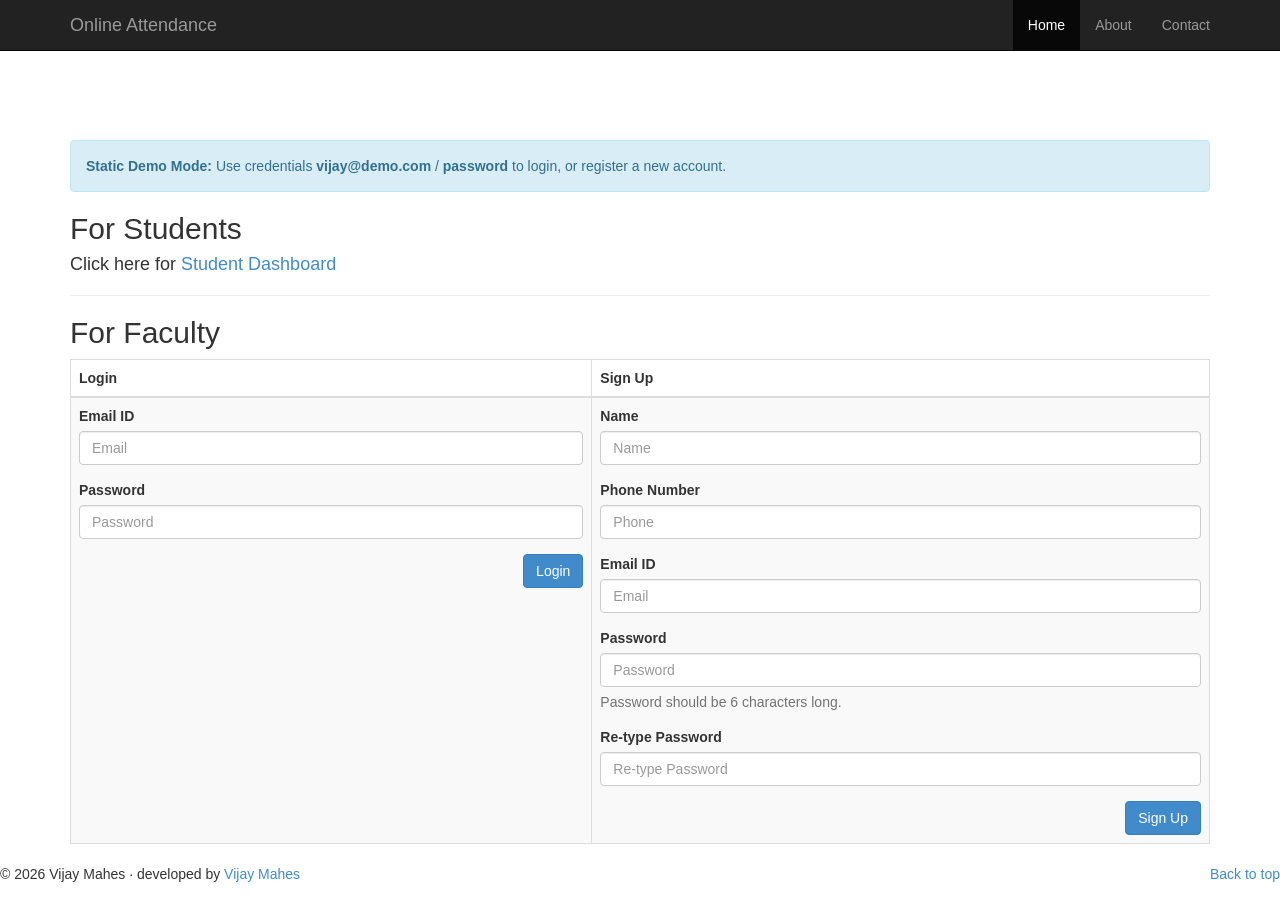
==== index.html @ 07ff9515 "Convert pages to static HTML/JS for GitHub Pages support and structure files at root" ====
<!DOCTYPE html>
<html>
 <head>
  <link rel="stylesheet" href="css/style.css"/>
  <title>Student Attendance - Preview Demo</title>
  <link rel="stylesheet" href="css/bootstrap.min.css">
  <link rel="stylesheet" href="css/bootstrap-theme.min.css">
  <script src="js/jquery.min.js"></script>
  <script src="js/static-demo.js"></script>
  <script src="js/bootstrap.min.js"></script>
  <script src="js/login.js"></script>
   <!-- Custom styles for this template -->
    <link href="navbar-fixed-top.css" rel="stylesheet">
 </head>
 <body>
 
    <!-- Fixed navbar -->
    <nav class="navbar navbar-inverse navbar-fixed-top">
      <div class="container">
        <div class="navbar-header">
          <button type="button" class="navbar-toggle collapsed" data-toggle="collapse" data-target="#navbar" aria-expanded="false" aria-controls="navbar">
            <span class="sr-only">Toggle navigation</span>
            <span class="icon-bar"></span>
            <span class="icon-bar"></span>
            <span class="icon-bar"></span>
          </button>
          <a class="navbar-brand" href="index.html">Online Attendance</a>
        </div>
        <div id="navbar" class="navbar-collapse collapse">
          <ul class="nav navbar-nav navbar-right">
            <li class="active"><a href="#">Home</a></li>
            <li><a href="#about">About</a></li>
            <li><a href="#contact">Contact</a></li>
          </ul>
        </div><!--/.nav-collapse -->
      </div>
    </nav>
  <div class="container" style="margin-top: 70px;">
    <div class="alert alert-info">
      <strong>Static Demo Mode:</strong> Use credentials <strong>vijay@demo.com</strong> / <strong>password</strong> to login, or register a new account.
    </div>
    <h2>For Students</h2>
    <h4>Click here for <a href="student.html">Student Dashboard</a></h4>
    <hr>
    <h2>For Faculty</h2>
    <div class="alert alert-warning hidden">
      <span></span>
      <button type="button" class="close" onclick="$('.alert').addClass('hidden');">&times;</button>
    </div>
    <table class="table table-bordered table-striped">
      <thead>
        <tr>
          <th>Login</th>
          <th>Sign Up</th>
        </tr>
      </thead>
      <tbody>
        <tr>
          <td>
            <form id="login">
              <div class="form-group">
                <label>Email ID</label>
                <input class="form-control" placeholder="Email" type="email" name="email">
              </div>
              <div class="form-group">
                <label>Password</label>
                <input class="form-control" placeholder="Password" type="password" name="password">
              </div>
              <button class="btn btn-primary pull-right">Login</button>
            </form>
          </td>
          <td>
            <form id="signup">
              <div class="form-group">
                <label>Name</label>
                <input class="form-control" placeholder="Name" type="text" name="name">
              </div>
              <div class="form-group">
                <label>Phone Number</label>
                <input class="form-control" placeholder="Phone" type="text" name="phone">
              </div>
              <div class="form-group">
                <label>Email ID</label>
                <input class="form-control" placeholder="Email" type="email" name="email">
              </div>
              <div class="form-group">
                <label>Password</label>
                <input class="form-control" placeholder="Password" type="password" name="password">
                <span class="help-block">Password should be 6 characters long.</span>
              </div>
              <div class="form-group">
                <label>Re-type Password</label>
                <input class="form-control" placeholder="Re-type Password" type="password" name="password2">
              </div>
              <button class="btn btn-primary pull-right">Sign Up</button>
            </form>
          </td>
        </tr>
      </tbody>
    </table>
  </div>
     <!-- FOOTER -->
      <footer>
        <p class="pull-right"><a href="#">Back to top</a></p>
        <p>&copy; 2026 Vijay Mahes &middot; developed by <a href="https://github.com/vijaymahes9080">Vijay Mahes</a></p>
      </footer>

    </div><!-- /.container -->

 </body>
</html>
---- css/style.css ----
#header{padding: 0px 10px 10px 10px;box-shadow: 0px -5px 19px 10px lightblue;background: rgba(111, 24, 24, 1);color: white;margin-bottom: 50px;}#pie,#chart {display:inline-block;}#chart {width:65%;margin:10px;}#sub-menu{margin-top:-50px;}.class{border:1px solid grey; border-radius:5px; text-align:center;width:150px;margin:10px;padding:10px;float:left;cursor:pointer;position:relative;}.class:hover{box-shadow:0px 0px 10px black;} 
.class:hover .delete-class-warning{display:block !important;position:absolute;top:-15px;right:-15px;border-radius:50%;} .no-decoration{text-decoration:none !important;}#addClass{font-size: 80px;padding: 10px;}.modal-content{text-align:center;padding-bottom:20px;}
.modal-content li{margin:5px;}.modal-content input,.modal-content select{margin:20px;width:92%;}.student-record{float:left;border:1px solid grey;margin:2px;padding:4px;width:175px;text-align:center;}#studentRecords{margin:10px;}.delete-class-warning{display:none !important;}.classes{cursor:pointer;margin:10px;font-size:20px;}.classes .list p{border:1px solid lightgrey;display:inline-block;margin:10px;padding:10px;font-size:14px !important;font-weight: 100 !important;}dd{margin:5px;}
---- navbar-fixed-top.css ----
/* Custom styles for fixed navbar */
body {
  padding-top: 70px;
}
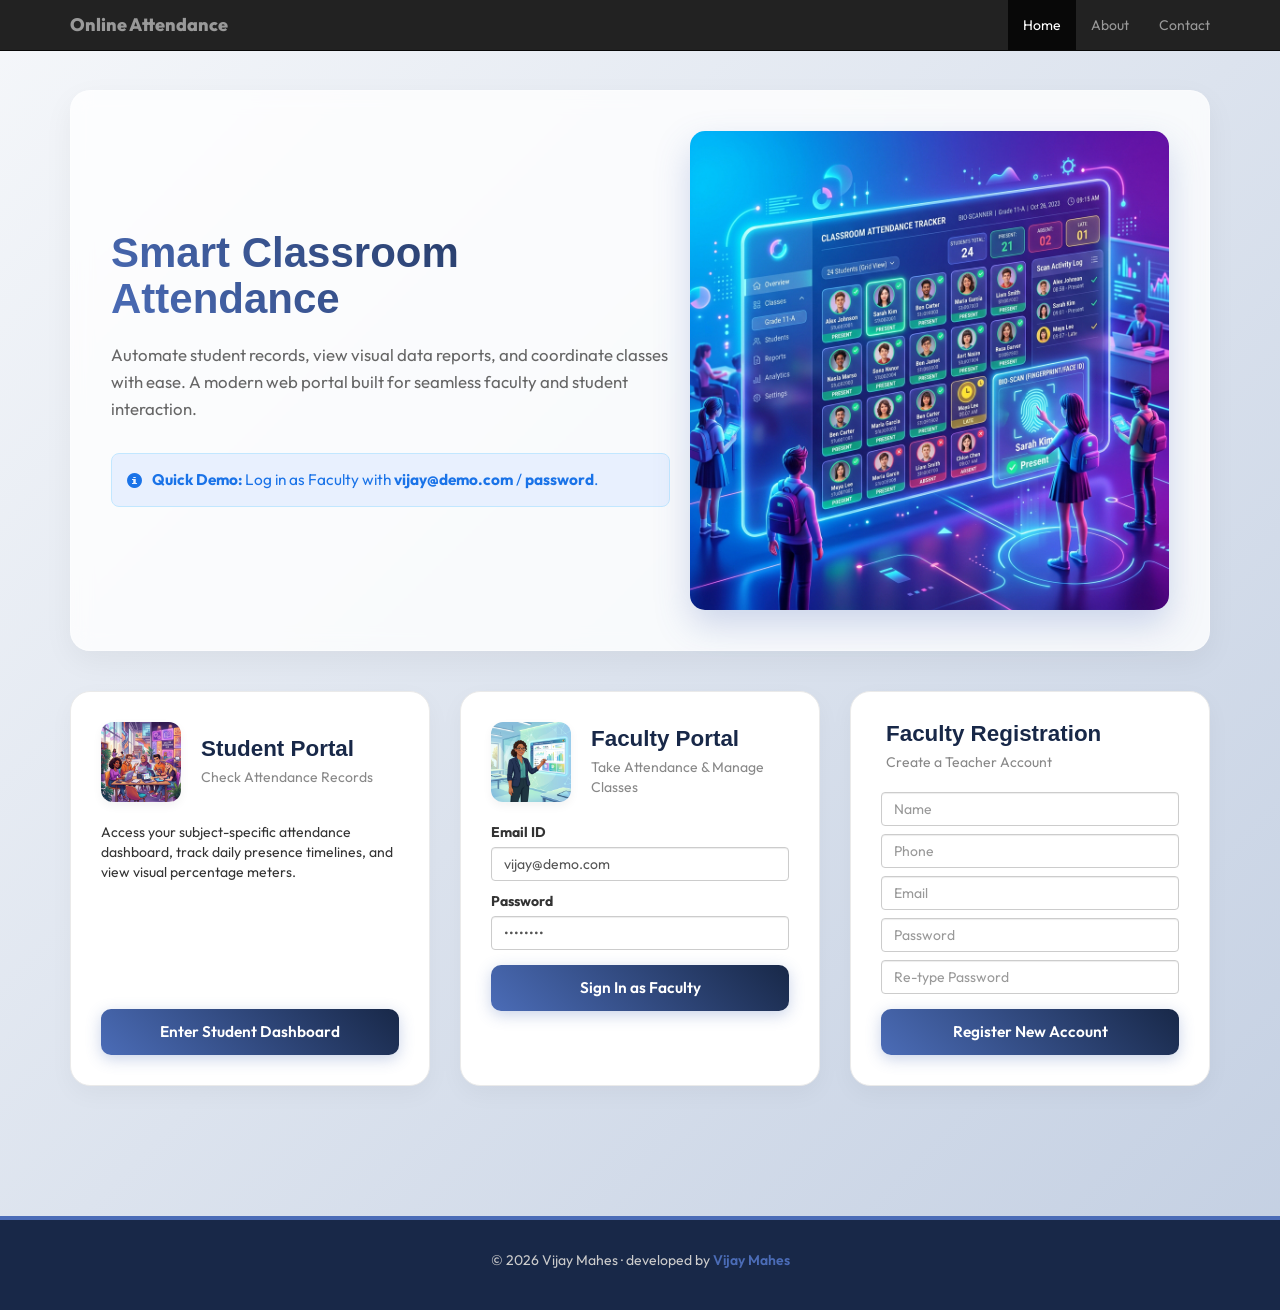
==== commit 93a0d57c: "Integrate generated illustrative images and update landing page design" ====
--- a/index.html
+++ b/index.html
@@ -1,16 +1,165 @@
 <!DOCTYPE html>
 <html>
  <head>
+  <meta charset="utf-8">
+  <meta name="viewport" content="width=device-width, initial-scale=1">
   <link rel="stylesheet" href="css/style.css"/>
   <title>Student Attendance - Preview Demo</title>
   <link rel="stylesheet" href="css/bootstrap.min.css">
   <link rel="stylesheet" href="css/bootstrap-theme.min.css">
+  <link href="https://fonts.googleapis.com/css2?family=Outfit:wght@300;400;600;800&display=swap" rel="stylesheet">
   <script src="js/jquery.min.js"></script>
   <script src="js/static-demo.js"></script>
   <script src="js/bootstrap.min.js"></script>
   <script src="js/login.js"></script>
-   <!-- Custom styles for this template -->
-    <link href="navbar-fixed-top.css" rel="stylesheet">
+  <link href="navbar-fixed-top.css" rel="stylesheet">
+  <style>
+    body {
+      font-family: 'Outfit', sans-serif;
+      background: linear-gradient(135deg, #f5f7fa 0%, #c3cfe2 100%);
+      min-height: 100vh;
+      color: #333;
+    }
+    .hero-section {
+      background: rgba(255, 255, 255, 0.8);
+      backdrop-filter: blur(10px);
+      border-radius: 20px;
+      padding: 40px;
+      margin-top: 20px;
+      margin-bottom: 40px;
+      box-shadow: 0 10px 30px rgba(0, 0, 0, 0.05);
+      border: 1px solid rgba(255, 255, 255, 0.3);
+      display: flex;
+      align-items: center;
+      flex-wrap: wrap;
+    }
+    .hero-text {
+      flex: 1 1 500px;
+      padding-right: 20px;
+    }
+    .hero-text h1 {
+      font-weight: 800;
+      font-size: 3em;
+      background: linear-gradient(45deg, #4b6cb7, #182848);
+      -webkit-background-clip: text;
+      -webkit-text-fill-color: transparent;
+      margin-bottom: 20px;
+    }
+    .hero-text p {
+      font-size: 1.2em;
+      color: #666;
+      line-height: 1.6;
+      margin-bottom: 30px;
+    }
+    .hero-image-container {
+      flex: 1 1 400px;
+      text-align: center;
+    }
+    .hero-image-container img {
+      max-width: 100%;
+      height: auto;
+      border-radius: 15px;
+      box-shadow: 0 15px 35px rgba(75, 108, 183, 0.25);
+      transition: transform 0.5s ease;
+    }
+    .hero-image-container img:hover {
+      transform: scale(1.02) rotate(1deg);
+    }
+    .portal-container {
+      display: grid;
+      grid-template-columns: repeat(auto-fit, minmax(340px, 1fr));
+      gap: 30px;
+      margin-bottom: 50px;
+    }
+    .portal-card {
+      background: #ffffff;
+      border-radius: 20px;
+      padding: 30px;
+      box-shadow: 0 8px 24px rgba(0, 0, 0, 0.04);
+      border: 1px solid #eaeaea;
+      transition: all 0.3s ease;
+      display: flex;
+      flex-direction: column;
+      justify-content: space-between;
+      overflow: hidden;
+    }
+    .portal-card:hover {
+      transform: translateY(-5px);
+      box-shadow: 0 15px 35px rgba(0, 0, 0, 0.08);
+    }
+    .portal-header {
+      display: flex;
+      align-items: center;
+      margin-bottom: 20px;
+    }
+    .portal-header img {
+      width: 80px;
+      height: 80px;
+      object-fit: cover;
+      border-radius: 12px;
+      margin-right: 20px;
+      box-shadow: 0 4px 10px rgba(0, 0, 0, 0.05);
+    }
+    .portal-title h3 {
+      font-weight: 700;
+      margin: 0;
+      font-size: 1.6em;
+      color: #182848;
+    }
+    .portal-title p {
+      color: #888;
+      margin: 5px 0 0 0;
+    }
+    .portal-body {
+      flex-grow: 1;
+    }
+    .btn-portal {
+      background: linear-gradient(45deg, #4b6cb7, #182848);
+      color: white;
+      border: none;
+      border-radius: 10px;
+      padding: 12px 24px;
+      font-weight: 600;
+      font-size: 1.1em;
+      transition: all 0.3s ease;
+      box-shadow: 0 4px 15px rgba(75, 108, 183, 0.3);
+      width: 100%;
+      text-align: center;
+    }
+    .btn-portal:hover {
+      background: linear-gradient(45deg, #182848, #4b6cb7);
+      color: white;
+      transform: translateY(-2px);
+      box-shadow: 0 6px 20px rgba(75, 108, 183, 0.4);
+    }
+    footer {
+      background: #182848;
+      color: #ccc;
+      padding: 30px 0;
+      margin-top: 80px;
+      border-top: 4px solid #4b6cb7;
+    }
+    footer a {
+      color: #4b6cb7;
+      text-decoration: none;
+      font-weight: 600;
+    }
+    footer a:hover {
+      color: #fff;
+    }
+    .demo-info-badge {
+      background: #e8f0fe;
+      color: #1a73e8;
+      border: 1px solid #c2e7ff;
+      border-radius: 8px;
+      padding: 15px;
+      margin-bottom: 25px;
+      font-size: 1.1em;
+      display: flex;
+      align-items: center;
+      gap: 10px;
+    }
+  </style>
  </head>
  <body>
  
@@ -24,7 +173,7 @@
             <span class="icon-bar"></span>
             <span class="icon-bar"></span>
           </button>
-          <a class="navbar-brand" href="index.html">Online Attendance</a>
+          <a class="navbar-brand" href="index.html" style="font-weight: 800;">Online Attendance</a>
         </div>
         <div id="navbar" class="navbar-collapse collapse">
           <ul class="nav navbar-nav navbar-right">
@@ -35,77 +184,118 @@
         </div><!--/.nav-collapse -->
       </div>
     </nav>
-  <div class="container" style="margin-top: 70px;">
-    <div class="alert alert-info">
-      <strong>Static Demo Mode:</strong> Use credentials <strong>vijay@demo.com</strong> / <strong>password</strong> to login, or register a new account.
+
+  <div class="container">
+    
+    <!-- Hero Banner -->
+    <div class="hero-section">
+      <div class="hero-text">
+        <h1>Smart Classroom Attendance</h1>
+        <p>Automate student records, view visual data reports, and coordinate classes with ease. A modern web portal built for seamless faculty and student interaction.</p>
+        <div class="demo-info-badge">
+          <span class="glyphicon glyphicon-info-sign"></span>
+          <span><strong>Quick Demo:</strong> Log in as Faculty with <strong>vijay@demo.com</strong> / <strong>password</strong>.</span>
+        </div>
+      </div>
+      <div class="hero-image-container">
+        <img src="img/attendance_hero.png" alt="Smart Attendance Portal Dashboard UI Banner">
+      </div>
     </div>
-    <h2>For Students</h2>
-    <h4>Click here for <a href="student.html">Student Dashboard</a></h4>
-    <hr>
-    <h2>For Faculty</h2>
-    <div class="alert alert-warning hidden">
-      <span></span>
-      <button type="button" class="close" onclick="$('.alert').addClass('hidden');">&times;</button>
+
+    <div class="portal-container">
+      
+      <!-- Student Portal Card -->
+      <div class="portal-card">
+        <div>
+          <div class="portal-header">
+            <img src="img/student_icon.png" alt="Student Portal Dashboard Icon">
+            <div class="portal-title">
+              <h3>Student Portal</h3>
+              <p>Check Attendance Records</p>
+            </div>
+          </div>
+          <div class="portal-body">
+            <p>Access your subject-specific attendance dashboard, track daily presence timelines, and view visual percentage meters.</p>
+          </div>
+        </div>
+        <div style="margin-top: 25px;">
+          <a href="student.html" class="btn btn-portal">Enter Student Dashboard</a>
+        </div>
+      </div>
+
+      <!-- Faculty Portal Card -->
+      <div class="portal-card">
+        <div>
+          <div class="portal-header">
+            <img src="img/faculty_icon.png" alt="Faculty Portal Dashboard Icon">
+            <div class="portal-title">
+              <h3>Faculty Portal</h3>
+              <p>Take Attendance & Manage Classes</p>
+            </div>
+          </div>
+          <div class="portal-body">
+            <div class="alert alert-warning hidden" style="margin-bottom: 15px;">
+              <span></span>
+              <button type="button" class="close" onclick="$('.alert').addClass('hidden');">&times;</button>
+            </div>
+            
+            <!-- Facade Login form -->
+            <form id="login" style="margin-bottom: 0;">
+              <div class="form-group" style="margin-bottom: 10px;">
+                <label>Email ID</label>
+                <input class="form-control" placeholder="Email" type="email" name="email" value="vijay@demo.com">
+              </div>
+              <div class="form-group" style="margin-bottom: 15px;">
+                <label>Password</label>
+                <input class="form-control" placeholder="Password" type="password" name="password" value="password">
+              </div>
+              <button class="btn btn-portal">Sign In as Faculty</button>
+            </form>
+          </div>
+        </div>
+      </div>
+
+      <!-- Faculty SignUp Card -->
+      <div class="portal-card">
+        <div>
+          <div class="portal-header">
+            <div class="portal-title" style="padding-left: 5px;">
+              <h3>Faculty Registration</h3>
+              <p>Create a Teacher Account</p>
+            </div>
+          </div>
+          <div class="portal-body">
+            <form id="signup">
+              <div class="form-group" style="margin-bottom: 8px;">
+                <input class="form-control" placeholder="Name" type="text" name="name">
+              </div>
+              <div class="form-group" style="margin-bottom: 8px;">
+                <input class="form-control" placeholder="Phone" type="text" name="phone">
+              </div>
+              <div class="form-group" style="margin-bottom: 8px;">
+                <input class="form-control" placeholder="Email" type="email" name="email">
+              </div>
+              <div class="form-group" style="margin-bottom: 8px;">
+                <input class="form-control" placeholder="Password" type="password" name="password">
+              </div>
+              <div class="form-group" style="margin-bottom: 15px;">
+                <input class="form-control" placeholder="Re-type Password" type="password" name="password2">
+              </div>
+              <button class="btn btn-portal">Register New Account</button>
+            </form>
+          </div>
+        </div>
+      </div>
+
     </div>
-    <table class="table table-bordered table-striped">
-      <thead>
-        <tr>
-          <th>Login</th>
-          <th>Sign Up</th>
-        </tr>
-      </thead>
-      <tbody>
-        <tr>
-          <td>
-            <form id="login">
-              <div class="form-group">
-                <label>Email ID</label>
-                <input class="form-control" placeholder="Email" type="email" name="email">
-              </div>
-              <div class="form-group">
-                <label>Password</label>
-                <input class="form-control" placeholder="Password" type="password" name="password">
-              </div>
-              <button class="btn btn-primary pull-right">Login</button>
-            </form>
-          </td>
-          <td>
-            <form id="signup">
-              <div class="form-group">
-                <label>Name</label>
-                <input class="form-control" placeholder="Name" type="text" name="name">
-              </div>
-              <div class="form-group">
-                <label>Phone Number</label>
-                <input class="form-control" placeholder="Phone" type="text" name="phone">
-              </div>
-              <div class="form-group">
-                <label>Email ID</label>
-                <input class="form-control" placeholder="Email" type="email" name="email">
-              </div>
-              <div class="form-group">
-                <label>Password</label>
-                <input class="form-control" placeholder="Password" type="password" name="password">
-                <span class="help-block">Password should be 6 characters long.</span>
-              </div>
-              <div class="form-group">
-                <label>Re-type Password</label>
-                <input class="form-control" placeholder="Re-type Password" type="password" name="password2">
-              </div>
-              <button class="btn btn-primary pull-right">Sign Up</button>
-            </form>
-          </td>
-        </tr>
-      </tbody>
-    </table>
   </div>
-     <!-- FOOTER -->
-      <footer>
-        <p class="pull-right"><a href="#">Back to top</a></p>
-        <p>&copy; 2026 Vijay Mahes &middot; developed by <a href="https://github.com/vijaymahes9080">Vijay Mahes</a></p>
-      </footer>
-
-    </div><!-- /.container -->
+
+  <!-- FOOTER -->
+  <footer>
+    <div class="container text-center">
+      <p>&copy; 2026 Vijay Mahes &middot; developed by <a href="https://github.com/vijaymahes9080">Vijay Mahes</a></p>
+    </div>
+  </footer>
 
  </body>
 </html>
